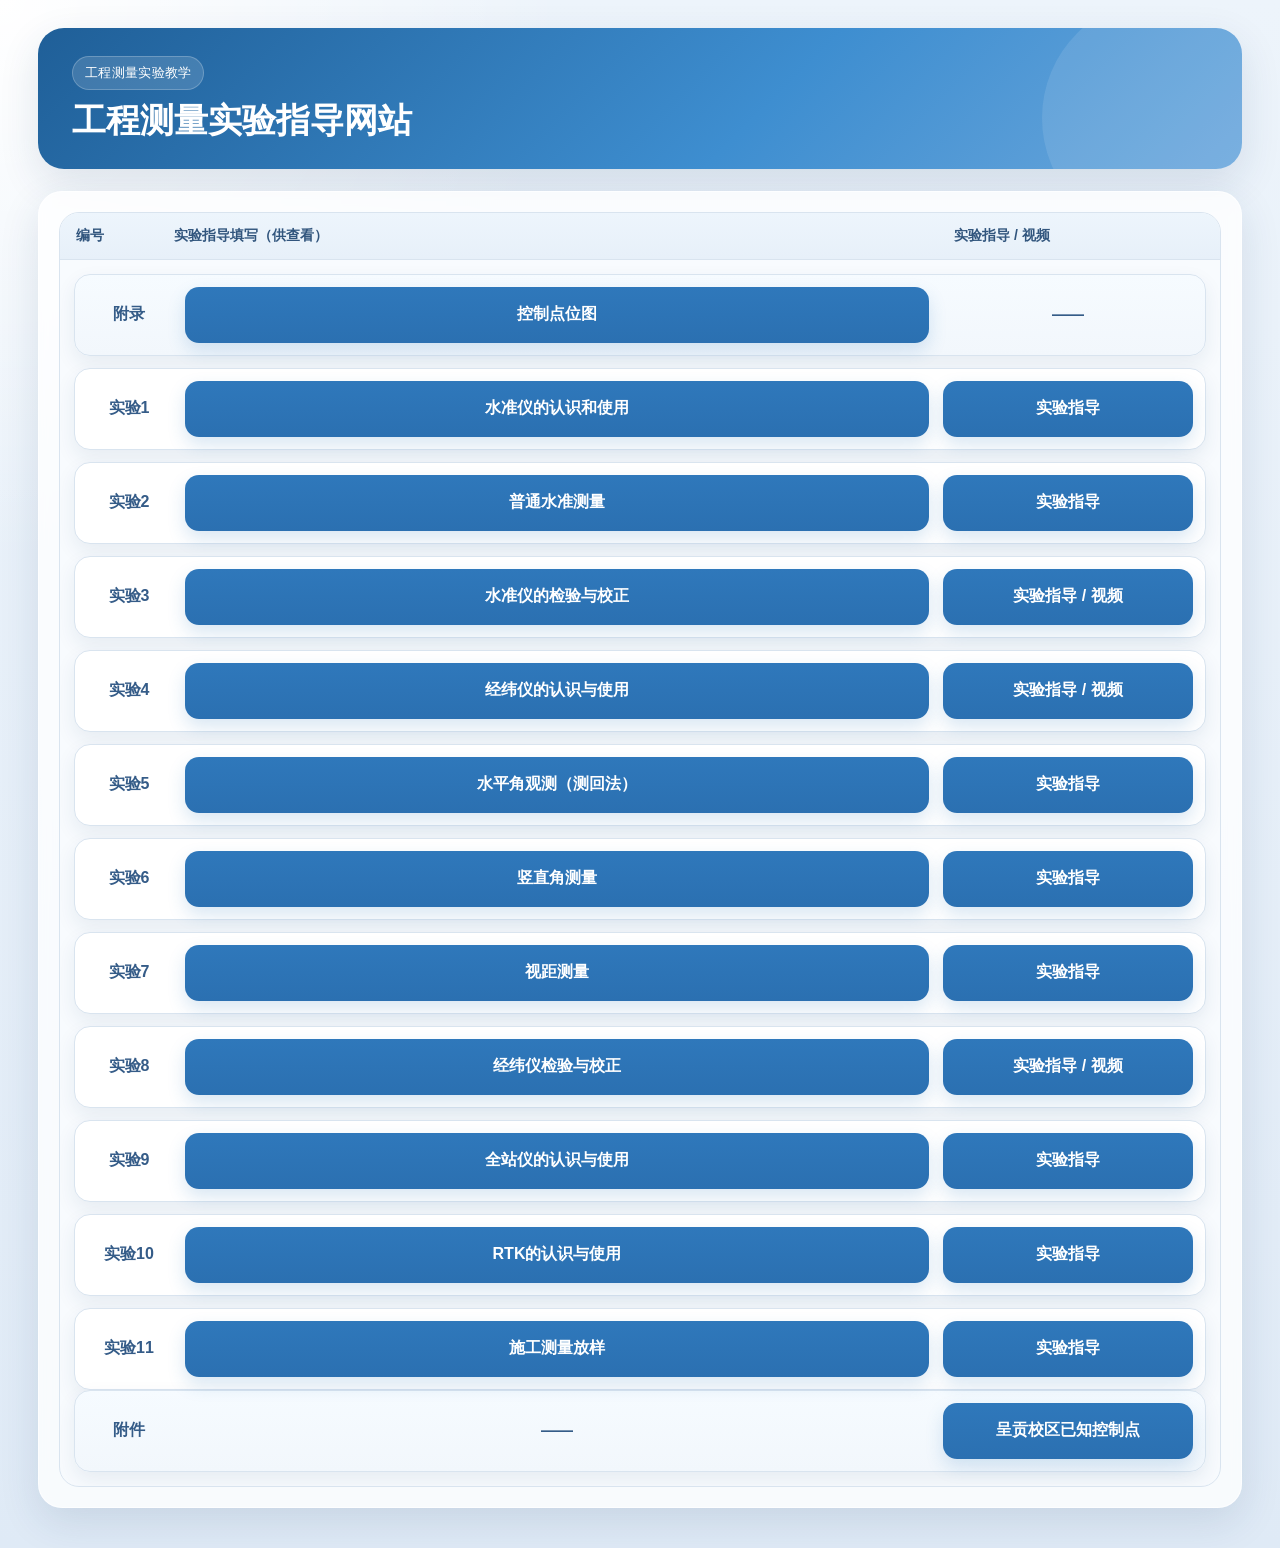
==== index.html @ d5072df1 "upload site files upload site files" ====
<!DOCTYPE html>
<html lang="zh-CN">
<head>
  <meta charset="UTF-8" />
  <meta name="viewport" content="width=device-width, initial-scale=1.0" />
  <title>工程测量实验指导网站</title>
  <link rel="stylesheet" href="styles.css" />
</head>
<body>
  <div class="page-shell">
    <header class="hero">
      <div class="hero__badge">工程测量实验教学</div>
      <h1>工程测量实验指导网站</h1>
    </header>

    <main class="content-card">
      <section class="table-wrap">
        <div class="table-head row-grid">
          <div class="col-label">编号</div>
          <div class="col-main">实验指导填写（供查看）</div>
          <div class="col-side">实验指导 / 视频</div>
        </div>

        <div class="table-body">
          <div class="resource-row row-grid resource-row--appendix">
            <div class="cell label">附录</div>
            <button class="btn btn--main" id="topMapBtn">控制点位图</button>
            <div class="cell placeholder">——</div>
          </div>

          <div id="expRows"></div>

          <div class="resource-row row-grid resource-row--appendix">
            <div class="cell label">附件</div>
            <div class="cell placeholder">——</div>
            <button class="btn btn--side" id="bottomKnownBtn">呈贡校区已知控制点</button>
          </div>
        </div>
      </section>
    </main>
  </div>

  <div class="modal-overlay hidden" id="modalOverlay">
    <div class="modal-card" id="modal"></div>
  </div>

  <script src="data.js"></script>
  <script src="script.js"></script>
</body>
</html>
---- styles.css ----
:root{
  --bg1:#edf4fb;
  --bg2:#dfeaf6;
  --line:#d9e4ef;
  --text:#143a67;
  --muted:#5a7698;
  --primary:#2f78bb;
  --primary-hover:#2869a5;
  --secondary:#8da3bb;
  --white:#ffffff;
  --shadow:0 14px 40px rgba(25,59,102,.12);
  --shadow-soft:0 8px 20px rgba(25,59,102,.08);
}
*{box-sizing:border-box}
html,body{margin:0;padding:0}
body{
  font-family:"Microsoft YaHei","PingFang SC",Arial,sans-serif;
  color:var(--text);
  background:
    radial-gradient(circle at top left, #ffffff 0%, rgba(255,255,255,0) 28%),
    linear-gradient(180deg,var(--bg1),var(--bg2));
  min-height:100vh;
}
.page-shell{
  max-width:1240px;
  margin:0 auto;
  padding:28px 18px 40px;
}
.hero{
  background:linear-gradient(135deg,#1f5f98,#3e8ed0 60%, #6ba7dc);
  color:#fff;
  border-radius:26px;
  padding:28px 34px;
  box-shadow:var(--shadow);
  margin-bottom:22px;
  position:relative;
  overflow:hidden;
}
.hero::after{
  content:"";
  position:absolute;
  right:-40px;
  top:-30px;
  width:240px;
  height:240px;
  border-radius:50%;
  background:rgba(255,255,255,.10);
}
.hero__badge{
  display:inline-block;
  padding:7px 12px;
  border-radius:999px;
  background:rgba(255,255,255,.14);
  border:1px solid rgba(255,255,255,.22);
  font-size:13px;
  letter-spacing:.3px;
  margin-bottom:10px;
}
.hero h1{
  margin:0;
  font-size:34px;
  line-height:1.2;
  position:relative;
  z-index:1;
}
.content-card{
  background:rgba(255,255,255,.78);
  backdrop-filter: blur(6px);
  border:1px solid rgba(255,255,255,.65);
  border-radius:24px;
  box-shadow:var(--shadow);
  padding:20px;
}
.table-wrap{
  border:1px solid var(--line);
  border-radius:20px;
  overflow:hidden;
  background:#f8fbfe;
}
.row-grid{
  display:grid;
  grid-template-columns:84px minmax(0,1fr) 250px;
  gap:14px;
  align-items:center;
}
.table-head{
  padding:14px 16px;
  background:linear-gradient(180deg,#edf5fc,#e7f0f9);
  border-bottom:1px solid var(--line);
  font-weight:700;
  color:#31557d;
}
.col-label,.col-main,.col-side{font-size:14px}
.table-body{padding:14px}
.resource-row{
  background:#fff;
  border:1px solid var(--line);
  border-radius:16px;
  padding:12px;
  margin-bottom:12px;
  box-shadow:var(--shadow-soft);
}
.resource-row:last-child{margin-bottom:0}
.resource-row--appendix{
  background:linear-gradient(180deg,#f6fbff,#f2f7fc);
}
.cell.label,.cell.placeholder{
  text-align:center;
  font-weight:700;
  color:#355c88;
}
.btn{
  appearance:none;
  border:none;
  min-height:56px;
  border-radius:14px;
  font-size:16px;
  font-weight:700;
  cursor:pointer;
  transition:transform .08s ease, box-shadow .15s ease, background .15s ease;
  box-shadow:0 8px 18px rgba(47,120,187,.18);
}
.btn:hover{transform:translateY(-1px)}
.btn:active{transform:translateY(0)}
.btn--main,.btn--side{
  color:#fff;
  background:linear-gradient(180deg,var(--primary),#2b70b1);
}
.btn--main:hover,.btn--side:hover{
  background:linear-gradient(180deg,var(--primary-hover),#245f95);
}
.modal-overlay{
  position:fixed;
  inset:0;
  background:rgba(13,30,53,.38);
  display:flex;
  justify-content:center;
  align-items:center;
  padding:18px;
  z-index:999;
}
.hidden{display:none}
.modal-card{
  width:min(760px,96vw);
  background:linear-gradient(180deg,#f9fcff,#edf4fb);
  border:1px solid #d6e3f0;
  border-radius:24px;
  box-shadow:0 20px 60px rgba(17,39,68,.22);
  padding:28px;
  text-align:center;
}
.modal-card h2{
  margin:0 0 14px;
  font-size:28px;
  color:#18457c;
}
.modal-card p{
  margin:8px 0;
  color:#3c628d;
  font-size:18px;
  line-height:1.8;
}
.btn-row{
  display:flex;
  justify-content:center;
  gap:14px;
  flex-wrap:wrap;
  margin-top:24px;
}
.action-btn,.choice-btn{
  appearance:none;
  border:none;
  border-radius:14px;
  background:linear-gradient(180deg,var(--primary),#2b70b1);
  color:#fff;
  min-height:50px;
  min-width:136px;
  padding:12px 18px;
  font-size:16px;
  font-weight:700;
  cursor:pointer;
  transition:transform .08s ease, background .15s ease;
}
.action-btn:hover,.choice-btn:hover{transform:translateY(-1px)}
.secondary{background:linear-gradient(180deg,#9fb4c9,#8da3bb)}
.choice-list{
  display:grid;
  gap:14px;
  margin:20px 0 24px;
}
.choice-btn{
  width:100%;
  min-height:64px;
  font-size:18px;
}
.video-area{margin-top:18px}
.video-area video{
  width:100%;
  border-radius:16px;
  background:#000;
  max-height:72vh;
  box-shadow:var(--shadow-soft);
}
.tip{
  font-size:14px !important;
  color:var(--muted) !important;
}
@media (max-width:860px){
  .row-grid{grid-template-columns:72px minmax(0,1fr) 200px;gap:10px}
  .hero h1{font-size:30px}
  .content-card{padding:16px}
}
@media (max-width:620px){
  .page-shell{padding:18px 10px 26px}
  .hero{padding:22px 18px;border-radius:20px}
  .hero h1{font-size:26px}
  .row-grid,.table-head{grid-template-columns:68px 1fr}
  .col-side{display:none}
  .resource-row .btn--side,
  .resource-row .placeholder{grid-column:2}
  .table-head .col-main::after{
    content:" / 实验指导";
    color:var(--muted);
    font-weight:600;
  }
  .modal-card{padding:20px 16px;border-radius:20px}
  .modal-card h2{font-size:24px}
  .modal-card p{font-size:16px}
}
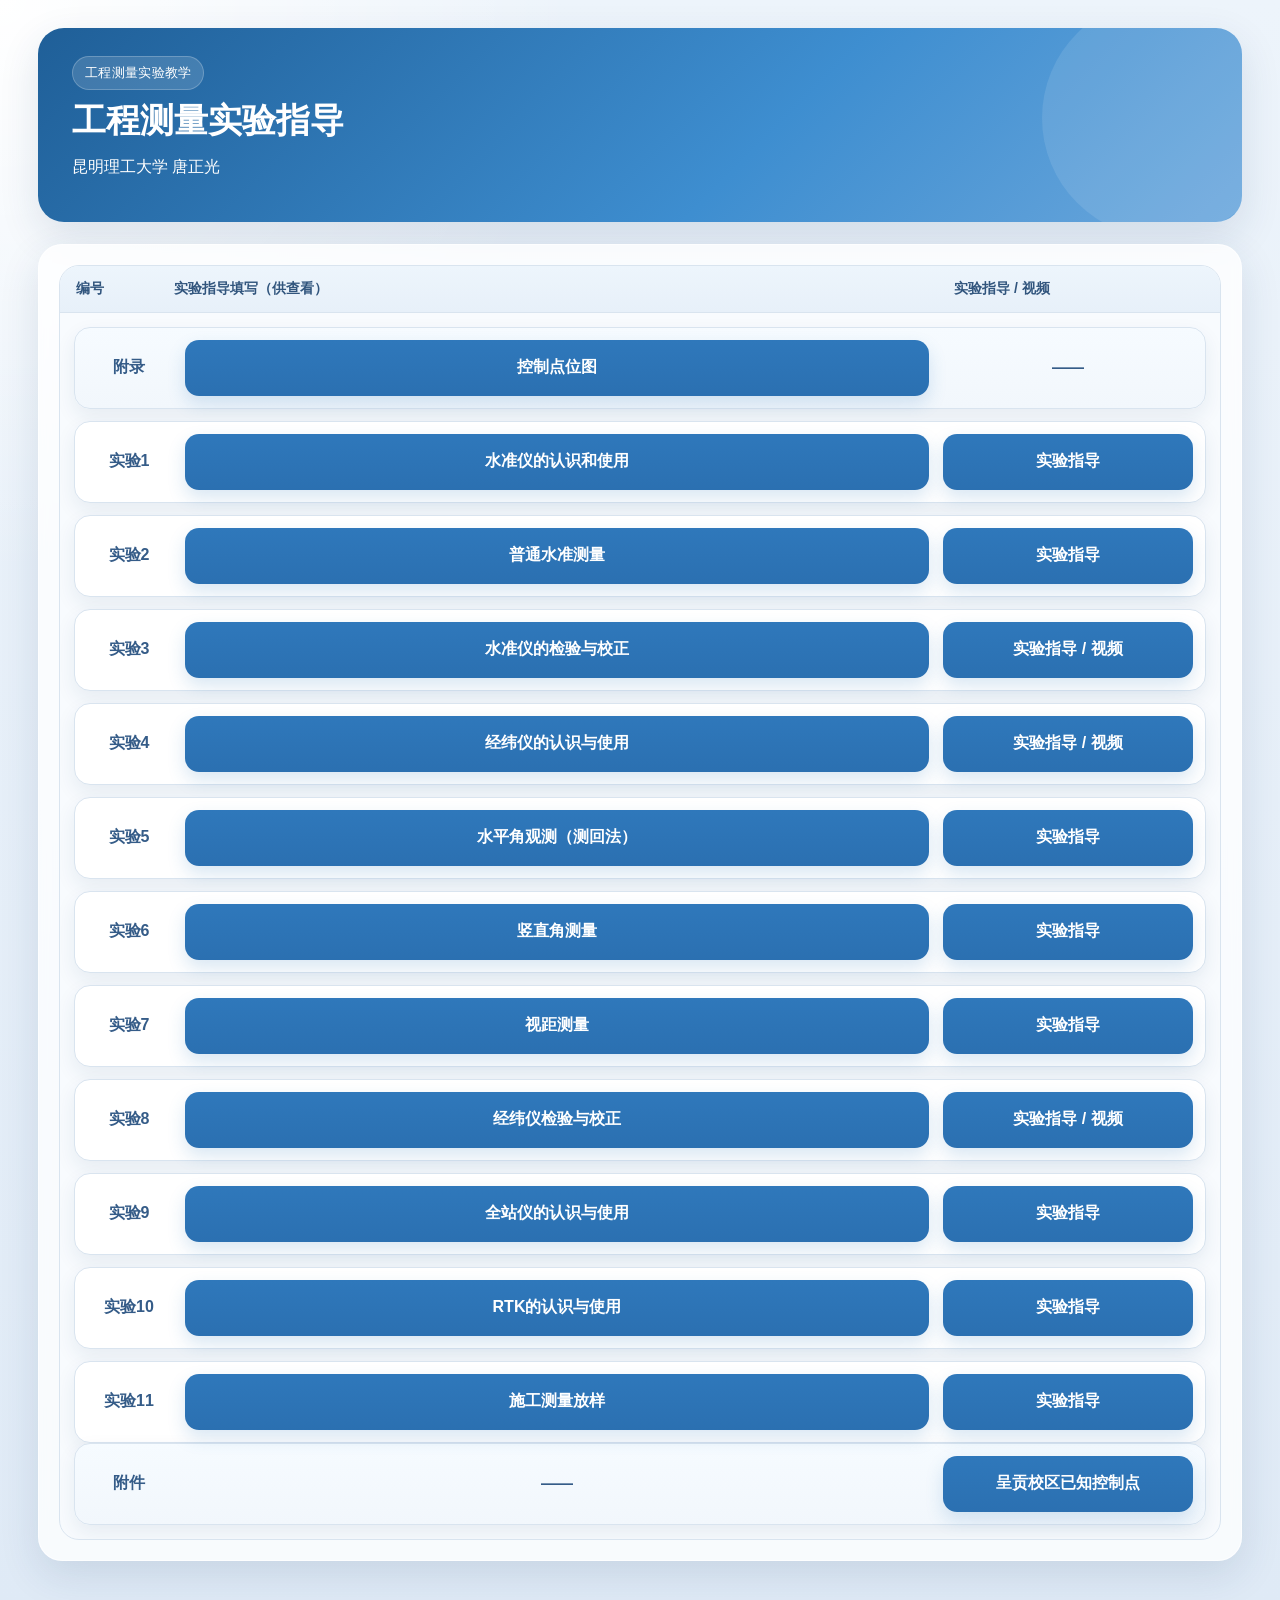
==== commit b997f97f: "Update index.html" ====
--- a/index.html
+++ b/index.html
@@ -3,14 +3,15 @@
 <head>
   <meta charset="UTF-8" />
   <meta name="viewport" content="width=device-width, initial-scale=1.0" />
-  <title>工程测量实验指导网站</title>
+  <title>工程测量实验指导</title>
   <link rel="stylesheet" href="styles.css" />
 </head>
 <body>
   <div class="page-shell">
     <header class="hero">
       <div class="hero__badge">工程测量实验教学</div>
-      <h1>工程测量实验指导网站</h1>
+      <h1>工程测量实验指导</h1>
+      <p class="hero-author">昆明理工大学 唐正光</p>
     </header>
 
     <main class="content-card">
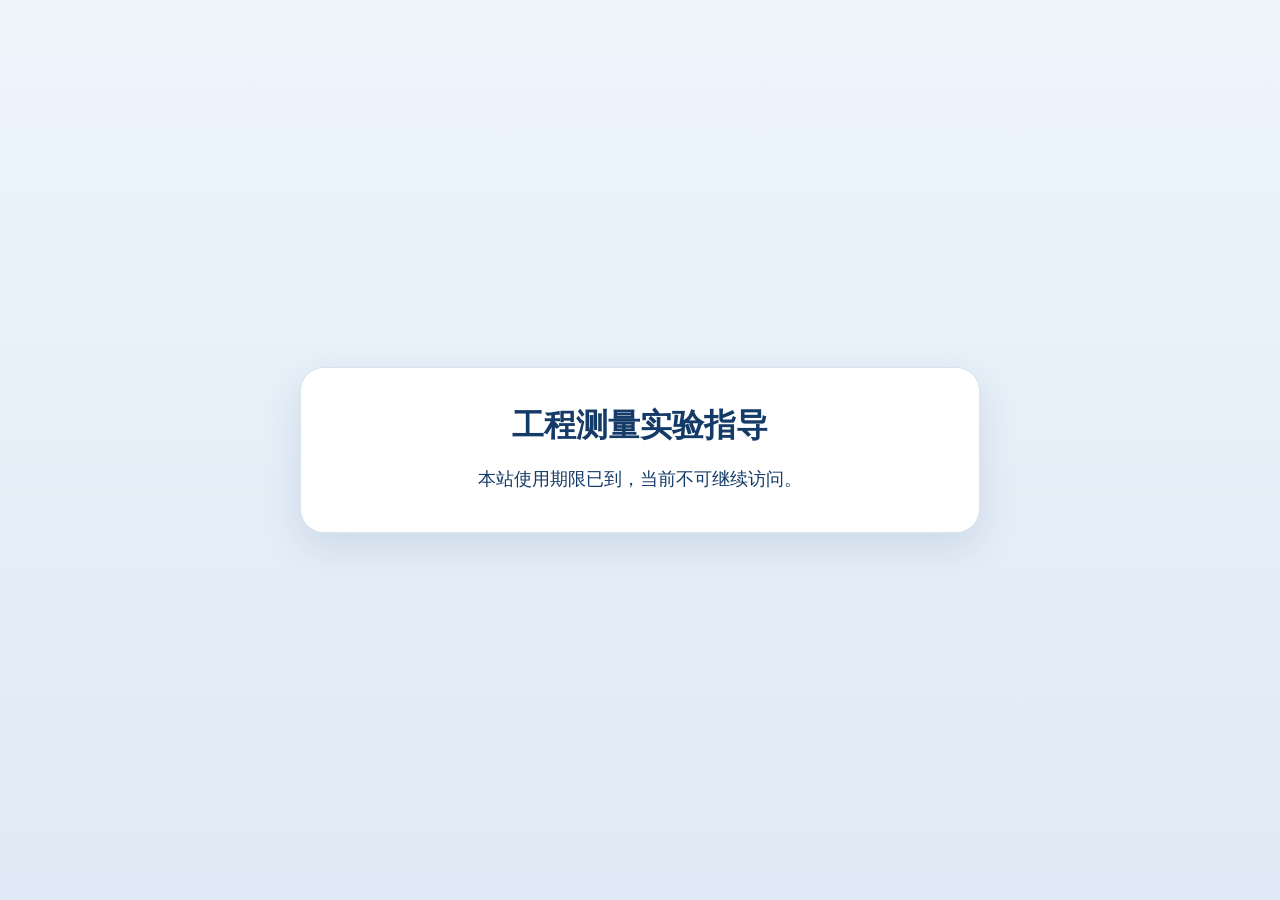
==== commit 77d146b9: "Update index.html" ====
--- a/index.html
+++ b/index.html
@@ -11,6 +11,7 @@
     <header class="hero">
       <div class="hero__badge">工程测量实验教学</div>
       <h1>工程测量实验指导</h1>
+      <p class="hero-note">注：实验报告册可通过下载《工程训练》实验报告系统.exe文件进行执行、填写、打印。</p>
       <p class="hero-author">昆明理工大学 唐正光</p>
     </header>
 
--- a/styles.css
+++ b/styles.css
@@ -63,6 +63,13 @@
   position:relative;
   z-index:1;
 }
+.hero-author{
+  margin:10px 0 0;
+  font-size:16px;
+  color:rgba(255,255,255,.95);
+  position:relative;
+  z-index:1;
+}
 .content-card{
   background:rgba(255,255,255,.78);
   backdrop-filter: blur(6px);
@@ -214,6 +221,7 @@
   .page-shell{padding:18px 10px 26px}
   .hero{padding:22px 18px;border-radius:20px}
   .hero h1{font-size:26px}
+  .hero-author{font-size:14px}
   .row-grid,.table-head{grid-template-columns:68px 1fr}
   .col-side{display:none}
   .resource-row .btn--side,
